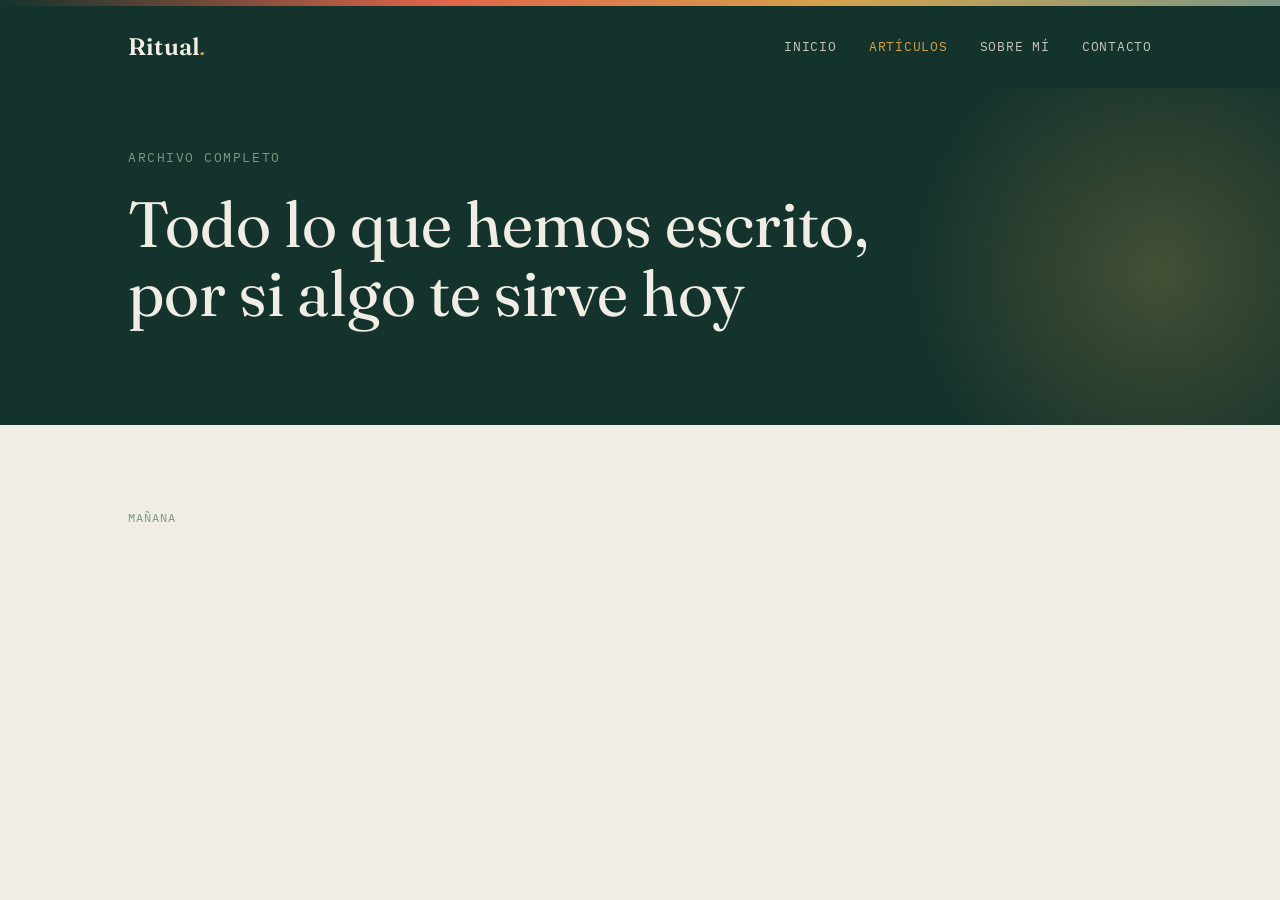
==== blog.html @ 8d7563b7 "Crear blog.html" ====
<!DOCTYPE html>
<html lang="es">
<head>
<meta charset="UTF-8">
<meta name="viewport" content="width=device-width, initial-scale=1.0">
<title>Artículos — Ritual</title>
<meta name="description" content="Todos los artículos sobre bienestar, hábitos y rutina diaria.">
<link rel="stylesheet" href="styles.css">
</head>
<body>

<div class="horizonte"></div>
<header class="site">
  <div class="wrap">
    <a href="index.html" class="logo">Ritual<span>.</span></a>
    <nav class="main">
      <a href="index.html">Inicio</a>
      <a href="blog.html" class="active">Artículos</a>
      <a href="sobre-mi.html">Sobre mí</a>
      <a href="contacto.html">Contacto</a>
    </nav>
  </div>
</header>

<section class="hero" style="padding: 60px 0 70px;">
  <div class="wrap">
    <span class="eyebrow">Archivo completo</span>
    <h1 style="max-width: 20ch;">Todo lo que hemos escrito, por si algo te sirve hoy</h1>
  </div>
</section>

<section class="destacados">
  <div class="wrap">
    <div class="articulos-grid">
      <a href="articulos/rutina-manana-sin-tiempo.html" class="tarjeta-articulo">
        <span class="categoria">Mañana</span>
---- styles.css ----
/* ============================================
   Ritual — sistema de diseño
   Paleta: tinta (#14332C), papel (#F0EDE4),
   ámbar (#D4A24C), salvia (#7C9885), coral (#E2654A)
   ============================================ */

@import url('https://fonts.googleapis.com/css2?family=Fraunces:ital,opsz,wght@0,9..144,300;0,9..144,400;0,9..144,600;1,9..144,400&family=Work+Sans:wght@300;400;500;600&family=IBM+Plex+Mono:wght@400;500&display=swap');

:root {
  --ink: #14332C;
  --ink-soft: #1E4339;
  --paper: #F0EDE4;
  --paper-dim: #E5E1D4;
  --amber: #D4A24C;
  --sage: #7C9885;
  --coral: #E2654A;
  --text: #24302B;
  --text-soft: #566860;

  --serif: 'Fraunces', Georgia, serif;
  --sans: 'Work Sans', -apple-system, sans-serif;
  --mono: 'IBM Plex Mono', monospace;
}

* { box-sizing: border-box; margin: 0; padding: 0; }

html { scroll-behavior: smooth; }

body {
  font-family: var(--sans);
  background: var(--paper);
  color: var(--text);
  line-height: 1.6;
  -webkit-font-smoothing: antialiased;
}

a { color: inherit; text-decoration: none; }

img { max-width: 100%; display: block; }

.wrap {
  max-width: 1080px;
  margin: 0 auto;
  padding: 0 28px;
}

/* --- Horizonte: elemento firma, franja de degradado que
   representa el ritmo del día (amanecer > día > calma) --- */
.horizonte {
  height: 6px;
  width: 100%;
  background: linear-gradient(90deg, var(--ink) 0%, var(--coral) 35%, var(--amber) 65%, var(--sage) 100%);
}

/* --- Header --- */
header.site {
  background: var(--ink);
  color: var(--paper);
  padding: 22px 0;
}

header.site .wrap {
  display: flex;
  align-items: center;
  justify-content: space-between;
}

.logo {
  font-family: var(--serif);
  font-size: 1.5rem;
  font-weight: 600;
  letter-spacing: 0.01em;
}

.logo span { color: var(--amber); font-style: italic; font-weight: 400; }

nav.main { display: flex; gap: 32px; }

nav.main a {
  font-family: var(--mono);
  font-size: 0.8rem;
  letter-spacing: 0.06em;
  text-transform: uppercase;
  color: var(--paper);
  opacity: 0.8;
  transition: opacity 0.2s;
}

nav.main a:hover, nav.main a.active { opacity: 1; color: var(--amber); }

/* --- Hero --- */
.hero {
  background: var(--ink);
  color: var(--paper);
  padding: 90px 0 100px;
  position: relative;
  overflow: hidden;
}

.hero::before {
  content: '';
  position: absolute;
  right: -10%;
  top: -20%;
  width: 500px;
  height: 500px;
  border-radius: 50%;
  background: radial-gradient(circle, rgba(212,162,76,0.25) 0%, rgba(212,162,76,0) 70%);
}

.eyebrow {
  font-family: var(--mono);
  font-size: 0.8rem;
  text-transform: uppercase;
  letter-spacing: 0.12em;
  color: var(--sage);
  display: block;
  margin-bottom: 20px;
}

.hero h1 {
  font-family: var(--serif);
  font-weight: 400;
  font-size: clamp(2.4rem, 5vw, 4rem);
  line-height: 1.08;
  max-width: 14ch;
  margin-bottom: 28px;
}

.hero h1 em {
  color: var(--amber);
  font-style: italic;
  font-weight: 400;
}

.hero p.lede {
  font-size: 1.15rem;
  color: var(--paper-dim);
  max-width: 46ch;
  margin-bottom: 36px;
}

.btn {
  display: inline-block;
  font-family: var(--mono);
  font-size: 0.85rem;
  letter-spacing: 0.04em;
  text-transform: uppercase;
  padding: 14px 28px;
  border: 1px solid var(--amber);
  color: var(--amber);
  transition: all 0.2s ease;
}

.btn:hover { background: var(--amber); color: var(--ink); }

.btn.solid {
  background: var(--amber);
  color: var(--ink);
  border-color: var(--amber);
}

.btn.solid:hover { background: var(--coral); border-color: var(--coral); color: var(--paper); }

/* --- Section shell --- */
section { padding: 84px 0; }

.section-head {
  display: flex;
  justify-content: space-between;
  align-items: flex-end;
  margin-bottom: 48px;
  gap: 24px;
}

.section-head h2 {
  font-family: var(--serif);
  font-weight: 400;
  font-size: clamp(1.8rem, 3vw, 2.4rem);
}

.section-head p {
  color: var(--text-soft);
  max-width: 34ch;
  font-size: 0.95rem;
}

/* --- Pilares (rutina del día) --- */
.pilares {
  display: grid;
  grid-template-columns: repeat(3, 1fr);
  gap: 1px;
  background: var(--text);
  border: 1px solid var(--text);
}

.pilar {
  background: var(--paper);
  padding: 40px 32px;
}

.pilar .momento {
  font-family: var(--mono);
  font-size: 0.75rem;
  text-transform: uppercase;
  letter-spacing: 0.1em;
  color: var(--coral);
  display: block;
  margin-bottom: 18px;
}

.pilar h3 {
  font-family: var(--serif);
  font-size: 1.4rem;
  font-weight: 500;
  margin-bottom: 14px;
}

.pilar p { color: var(--text-soft); font-size: 0.95rem; }

/* --- Artículos / blog --- */
.articulos-grid {
  display: grid;
  grid-template-columns: repeat(auto-fit, minmax(280px, 1fr));
  gap: 40px;
}

.tarjeta-articulo { display: flex; flex-direction: column; }

.tarjeta-articulo .categoria {
  font-family: var(--mono);
  font-size: 0.72rem;
  text-transform: uppercase;
  letter-spacing: 0.08em;
  color: var(--sage);
  margin-bottom: 12px;
}

.tarjeta-articulo h3 {
  font-family: var(--serif);
  font-size: 1.35rem;
  font-weight: 500;
  margin-bottom: 12px;
  line-height: 1.25;
}

.tarjeta-articulo p {
  color: var(--text-soft);
  font-size: 0.95rem;
  margin-bottom: 16px;
  flex-grow: 1;
}

.tarjeta-articulo .leer {
  font-family: var(--mono);
  font-size: 0.8rem;
  color: var(--coral);
  letter-spacing: 0.03em;
}

.tarjeta-articulo .leer::after { content: ' →'; }

/* --- Newsletter / CTA banda --- */
.banda-cta {
  background: var(--sage);
  color: var(--ink);
  padding: 64px 0;
}

.banda-cta .wrap {
  display: flex;
  justify-content: space-between;
  align-items: center;
  gap: 24px;
  flex-wrap: wrap;
}

.banda-cta h2 {
  font-family: var(--serif);
  font-weight: 400;
  font-size: 1.8rem;
  max-width: 20ch;
}

/* --- Footer --- */
footer.site {
  background: var(--ink);
  color: var(--paper-dim);
  padding: 56px 0 32px;
}

footer.site .foot-grid {
  display: grid;
  grid-template-columns: 2fr 1fr 1fr;
  gap: 40px;
  margin-bottom: 40px;
}

footer.site h4 {
  font-family: var(--mono);
  font-size: 0.75rem;
  text-transform: uppercase;
  letter-spacing: 0.08em;
  color: var(--amber);
  margin-bottom: 16px;
}

footer.site ul { list-style: none; }
footer.site li { margin-bottom: 8px; font-size: 0.9rem; }
footer.site li a:hover { color: var(--amber); }

.foot-bottom {
  border-top: 1px solid rgba(240,237,228,0.15);
  padding-top: 24px;
  font-family: var(--mono);
  font-size: 0.78rem;
  color: var(--paper-dim);
  opacity: 0.7;
  display: flex;
  justify-content: space-between;
  flex-wrap: wrap;
  gap: 12px;
}

/* --- Página de artículo --- */
.articulo-header {
  background: var(--ink);
  color: var(--paper);
  padding: 70px 0 60px;
}

.articulo-header .categoria {
  font-family: var(--mono);
  font-size: 0.78rem;
  text-transform: uppercase;
  letter-spacing: 0.08em;
  color: var(--amber);
  margin-bottom: 18px;
  display: block;
}

.articulo-header h1 {
  font-family: var(--serif);
  font-weight: 400;
  font-size: clamp(2rem, 4vw, 3rem);
  max-width: 20ch;
  line-height: 1.15;
  margin-bottom: 20px;
}

.meta-articulo {
  font-family: var(--mono);
  font-size: 0.82rem;
  color: var(--sage);
}

.contenido-articulo {
  max-width: 680px;
  margin: 0 auto;
  padding: 64px 28px;
}

.contenido-articulo h2 {
  font-family: var(--serif);
  font-size: 1.6rem;
  font-weight: 500;
  margin: 40px 0 18px;
}

.contenido-articulo p { margin-bottom: 20px; color: var(--text); }

.contenido-articulo ul { margin: 0 0 20px 22px; }
.contenido-articulo li { margin-bottom: 8px; }

.aviso-anuncio {
  background: var(--paper-dim);
  border: 1px dashed var(--sage);
  padding: 20px;
  text-align: center;
  font-family: var(--mono);
  font-size: 0.75rem;
  color: var(--text-soft);
  letter-spacing: 0.04em;
  text-transform: uppercase;
  margin: 40px 0;
}

/* --- Páginas simples (sobre mí, contacto, privacidad) --- */
.pagina-simple {
  max-width: 720px;
  margin: 0 auto;
  padding: 80px 28px 100px;
}

.pagina-simple h1 {
  font-family: var(--serif);
  font-weight: 400;
  font-size: clamp(2rem, 4vw, 2.8rem);
  margin-bottom: 28px;
}

.pagina-simple h2 {
  font-family: var(--serif);
  font-size: 1.3rem;
  font-weight: 500;
  margin: 32px 0 14px;
}

.pagina-simple p { margin-bottom: 18px; color: var(--text); }

.formulario { margin-top: 32px; display: flex; flex-direction: column; gap: 18px; max-width: 480px; }

.formulario label {
  font-family: var(--mono);
  font-size: 0.78rem;
  text-transform: uppercase;
  letter-spacing: 0.05em;
  margin-bottom: 6px;
  display: block;
  color: var(--text-soft);
}

.formulario input, .formulario textarea {
  width: 100%;
  padding: 12px 14px;
  border: 1px solid var(--text-soft);
  background: var(--paper);
  font-family: var(--sans);
  font-size: 0.95rem;
  color: var(--text);
}

.formulario input:focus, .formulario textarea:focus {
  outline: 2px solid var(--coral);
  outline-offset: 2px;
}

/* --- Responsive --- */
@media (max-width: 760px) {
  nav.main { display: none; }
  .pilares { grid-template-columns: 1fr; }
  footer.site .foot-grid { grid-template-columns: 1fr; gap: 28px; }
  .banda-cta .wrap { flex-direction: column; align-items: flex-start; }
}

@media (prefers-reduced-motion: reduce) {
  html { scroll-behavior: auto; }
  * { transition: none !important; }
}

:focus-visible { outline: 2px solid var(--coral); outline-offset: 2px; }
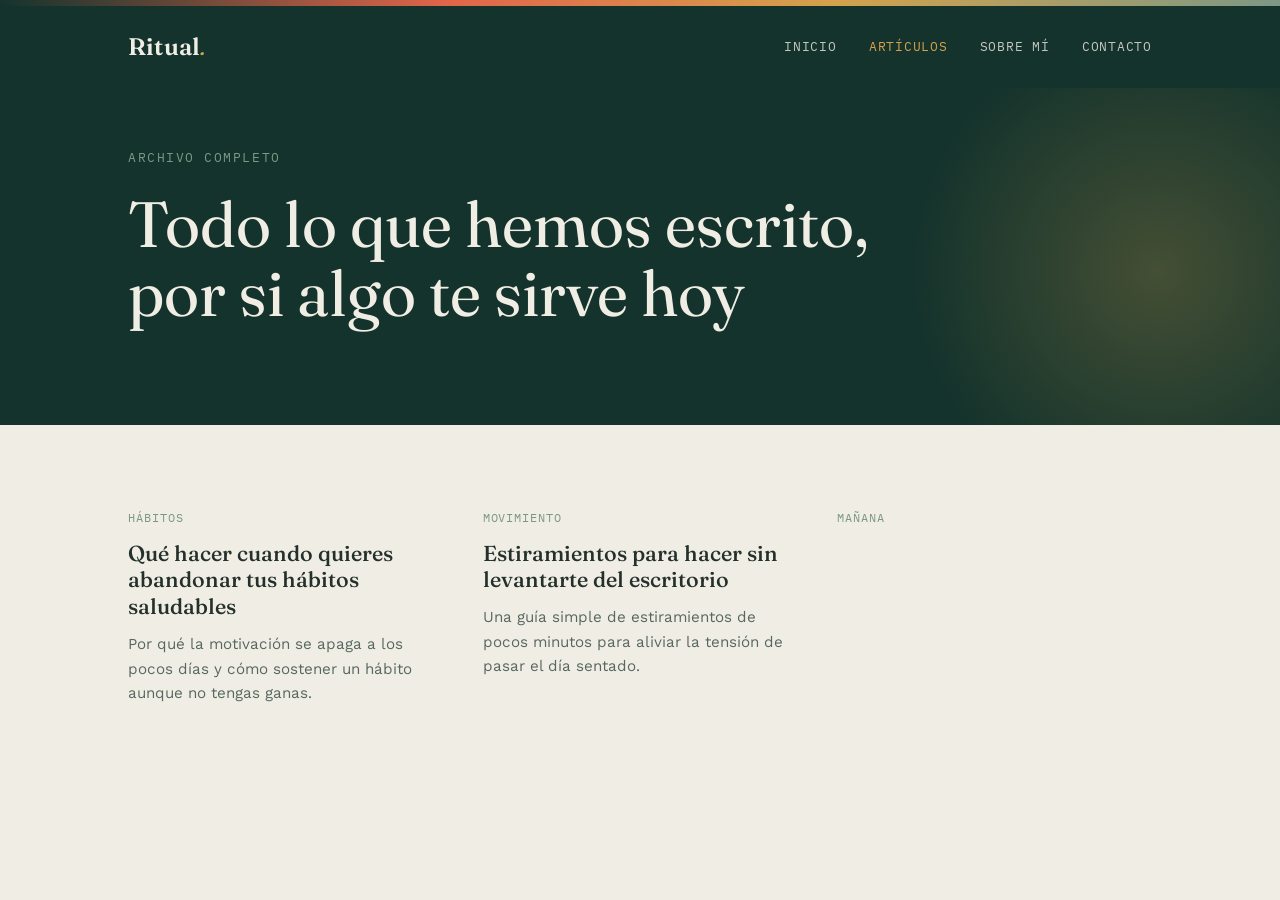
==== commit f4d831ec: "Actualizar blog.html" ====
--- a/blog.html
+++ b/blog.html
@@ -32,6 +32,18 @@
 <section class="destacados">
   <div class="wrap">
     <div class="articulos-grid">
-      <a href="articulos/rutina-manana-sin-tiempo.html" class="tarjeta-articulo">
+      <a href="articulos/motivacion-habitos-saludables.html" class="tarjeta-articulo">
+  <span class="categoria">Hábitos</span>
+  <h3>Qué hacer cuando quieres abandonar tus hábitos saludables</h3>
+  <p>Por qué la motivación se apaga a los pocos días y cómo sostener un hábito aunque no tengas ganas.</p>
+</a>
+
+<a href="articulos/estiramientos-en-el-trabajo.html" class="tarjeta-articulo">
+  <span class="categoria">Movimiento</span>
+  <h3>Estiramientos para hacer sin levantarte del escritorio</h3>
+  <p>Una guía simple de estiramientos de pocos minutos para aliviar la tensión de pasar el día sentado.</p>
+</a>
+
+<a href="articulos/rutina-manana-sin-tiempo.html" class="tarjeta-articulo">
         <span class="categoria">Mañana</span>
         
